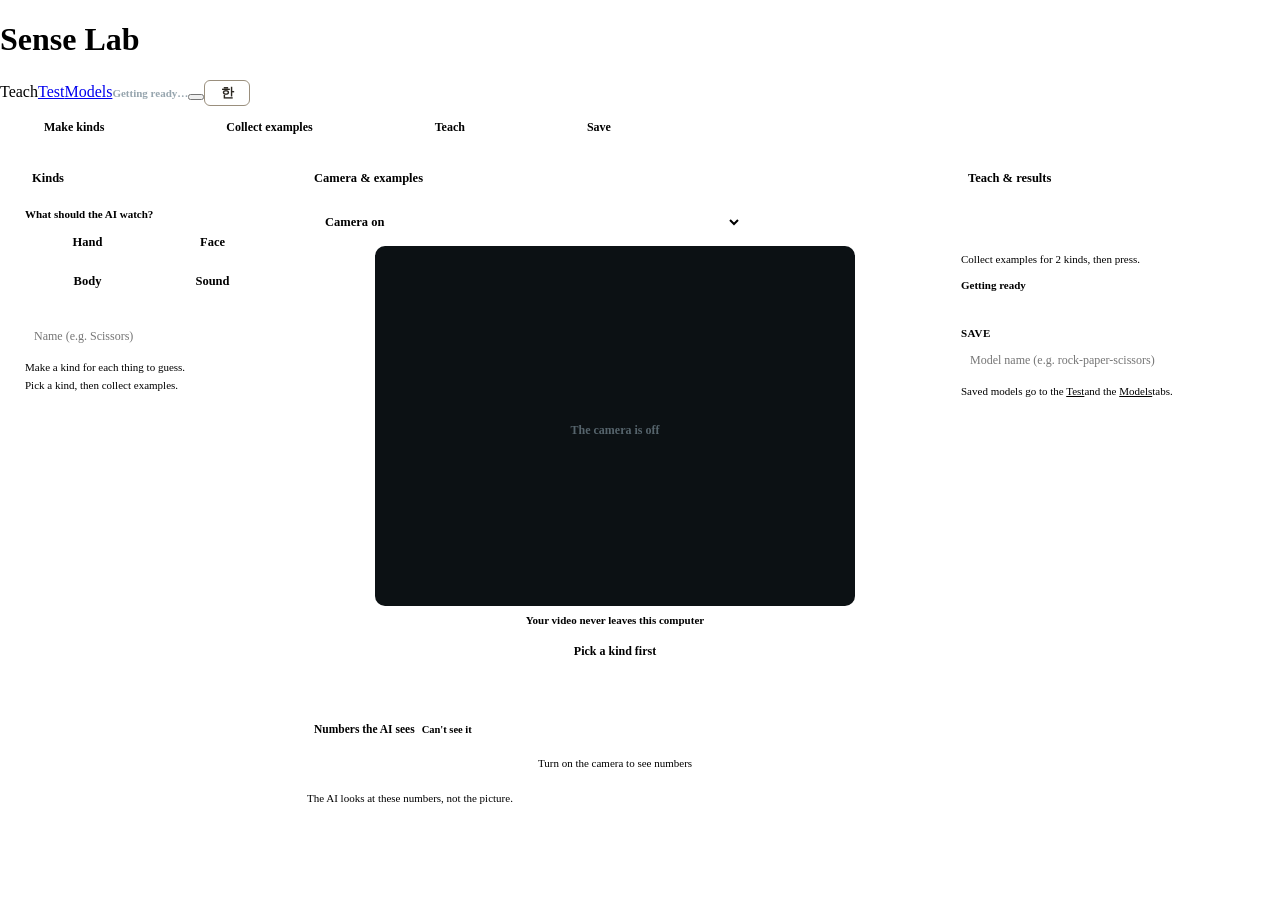
==== index.html @ ff385c6b "브랜드를 영문 워드마크로 + 소스 버튼 2×2 그리드 - 로고·페이지 제목을 두 언어 모두 'Sense Lab' 으로 — 한글 음차(센스 랩)가   어색해서 고유명사는 영문으로 통" ====
<!DOCTYPE html>
<html lang="ko">
<head>
<meta charset="utf-8">
<meta name="viewport" content="width=device-width,initial-scale=1">
<title>Sense Lab — 학습실</title>
<meta name="description" content="웹캠으로 몸의 좌표를 모아 AI를 직접 가르쳐 보세요.">
<link rel="icon" type="image/png" href="assets/img/favicon.png">
<link rel="manifest" href="manifest.webmanifest">
<meta name="theme-color" content="#FBF7EF">
<link rel="stylesheet" href="assets/fonts/pretendard.css?v=24">
<link rel="stylesheet" href="css/all.min.css?v=24">
<link rel="stylesheet" href="css/ui.css?v=24">
<link rel="stylesheet" href="css/theme-maker.css?v=24">
<link rel="stylesheet" href="css/app.css?v=24">
</head>
<body>

<header data-tab="index.html"></header>

<div id="steps">
  <div class="stp on" id="s1"><span class="cir">1</span>종류 만들기</div>
  <div class="stpline"></div>
  <div class="stp" id="s2"><span class="cir">2</span>예시 모으기</div>
  <div class="stpline"></div>
  <div class="stp" id="s3"><span class="cir">3</span>배우기</div>
  <div class="stpline"></div>
  <div class="stp" id="s4"><span class="cir">4</span>저장하기</div>
</div>

<div id="glMain">

  <div class="pan" id="panL">
    <div class="ph"><i class="fa-solid fa-list"></i>종류</div>
    <div class="pb">
      <div class="pb-label">무엇을 보고 배울까요?</div>
      <div class="srcpick">
        <button class="db on" data-src="hand"><i class="fa-solid fa-hand"></i> 손</button>
        <button class="db" data-src="face"><i class="fa-solid fa-face-smile"></i> 얼굴</button>
        <button class="db" data-src="pose"><i class="fa-solid fa-person"></i> 포즈</button>
        <button class="db" data-src="sound"><i class="fa-solid fa-microphone"></i> 소리</button>
      </div>
      <div id="variantRow" style="display:none"></div>

      <div class="sec2">
        <div class="row">
          <input class="inp" id="clsName" type="text" placeholder="이름 (예: 가위)" maxlength="20">
          <button class="db" id="clsAdd" title="종류 더하기"><i class="fa-solid fa-plus"></i></button>
        </div>
        <div id="clsList"></div>
        <div class="hint" id="clsHint">
          <i class="fa-solid fa-lightbulb"></i> 맞히고 싶은 것마다 종류를 만들어요.<br>
          종류를 누른 뒤 예시를 모아요.
        </div>
      </div>
    </div>
  </div>

  <div class="pan" id="panC">
    <div class="ph"><i class="fa-solid fa-camera"></i><span id="panCTitle">카메라 &amp; 예시</span></div>
    <div class="pb">
      <div class="row" style="margin-bottom:10px">
        <button class="db" id="camBtn" style="flex-shrink:0"><i class="fa-solid fa-video"></i> 카메라 켜기</button>
        <select class="inp" id="camSel" style="cursor:pointer"></select>
      </div>

      <div id="camBox">
        <video id="camVid" playsinline muted></video>
        <canvas id="ovCv"></canvas>
        <canvas id="micCv" style="display:none"></canvas>
        <div id="camOff"><i class="fa-solid fa-video-slash fa-2x"></i><span>카메라가 꺼져 있어요</span></div>
      </div>
      <div class="privnote" id="privNote">찍은 영상은 이 컴퓨터 밖으로 나가지 않아요</div>

      <div class="selinfo" id="selInfo">종류를 골라 주세요</div>
      <button class="db go" id="capBtn" disabled><i class="fa-solid fa-camera-retro"></i> 꾹 눌러서 예시 모으기</button>

      <div id="numsWrap">
        <div id="numsHead"><i class="fa-solid fa-table-list"></i>AI가 보는 숫자
          <span class="st-badge" id="numsState">안 보여요</span>
          <span class="st-badge" id="faceSigLine" style="display:none;margin-left:auto;color:var(--acc-ink)"></span></div>
        <div id="numsBox">
          <div id="numsEmpty">카메라를 켜면 숫자가 나와요</div>
          <table id="numsTable" style="display:none"></table>
        </div>
        <div class="hint" style="margin-top:5px">AI는 사진이 아니라 이 숫자를 봐요.</div>
      </div>
    </div>
  </div>

  <div class="pan" id="panR">
    <div class="ph"><i class="fa-solid fa-chart-simple"></i>배우기 &amp; 결과</div>
    <div class="pb">
      <button class="db go" id="trainBtn" disabled style="width:100%;justify-content:center;padding:11px">
        <i class="fa-solid fa-graduation-cap"></i> 배우기 시작
      </button>
      <div class="hint" style="margin-top:6px;margin-bottom:10px">종류 2개에 예시를 모은 뒤에 눌러요.</div>

      <div class="prg">
        <div class="lb"><span id="prgLabel">준비 중</span><span id="prgPct"></span></div>
        <div class="track"><div class="fill" id="prgFill"></div></div>
      </div>

      <div id="chartBox" style="display:none">
        <canvas id="chart"></canvas>
        <div class="chart-legend">
          <span><i class="lg-acc"></i>맞힌 비율</span>
          <span><i class="lg-warn"></i>오차</span>
        </div>
      </div>

      <div class="sec2" id="resultSec" style="display:none">
        <div class="st">결과</div>
        <div><span class="accbig" id="accBig">0%</span><small id="accWord"></small></div>
        <div id="cmWrap"></div>
        <div class="cm-note">헷갈린 표 — 왼쪽이 진짜, 위쪽이 AI의 답이에요.<br>숫자가 대각선에 모이면 잘 배운 거예요.</div>
      </div>

      <div class="sec2">
        <div class="st">저장하기</div>
        <div class="row">
          <input class="inp" id="mdlName" type="text" placeholder="모델 이름 (예: 가위바위보)" maxlength="30">
          <button class="db go" id="mdlSave" disabled title="저장"><i class="fa-solid fa-floppy-disk"></i></button>
        </div>
        <div class="hint">저장한 모델은 <a href="test.html" style="color:var(--acc-ink)">시험실</a>과
          <a href="storage.html" style="color:var(--acc-ink)">보관함</a>에서 볼 수 있어요.</div>
      </div>
    </div>
  </div>

</div>

<div id="toast"></div>

<script src="lib/nav.js?v=24"></script>
<script src="lib/i18n.js?v=24"></script>
<script src="lib/tour.js?v=24"></script>
<script src="vendor/tfjs/tf.min.js"></script>
<script type="module" src="lib/learn.js?v=24"></script>
</body>
</html>
---- css/app.css ----
/* Sense Lab 전용 스타일 — 공통 규격은 css/ui.css (파이보 랩과 동일) */
/* 패널·단계·카드 등은 파이보 랩 분류툴(classify.html)의 규격을 그대로 옮겼다 */

html,body{height:100%;margin:0;overflow:hidden}
body{display:flex;flex-direction:column}

/* ── 단계 표시 (분류툴과 동일) ── */
#steps{display:flex;align-items:center;gap:0;padding:11px 16px;background:var(--panel2);
  border-bottom:1px solid var(--line);flex-shrink:0}
.stp{display:flex;align-items:center;gap:7px;font-size:12px;font-weight:600;color:var(--ink3)}
.stp .cir{width:21px;height:21px;border-radius:50%;display:flex;align-items:center;justify-content:center;
  background:var(--line);color:#fff;font-size:11px;font-weight:700}
.stp.on{color:var(--acc-ink)}
.stp.on .cir{background:var(--acc)}
.stp.done .cir{background:var(--ok)}
.stp.done{color:var(--ink2)}
.stpline{flex:1;height:1px;background:var(--line);margin:0 12px;max-width:70px}

/* ── 본문 3단 패널 ── */
#glMain{flex:1;min-height:0;display:flex;gap:12px;padding:12px;box-sizing:border-box;background:var(--bg)}
.pan{background:var(--panel);border:1px solid var(--line);border-radius:12px;
  display:flex;flex-direction:column;min-width:0;overflow:hidden}
.pan > .ph{display:flex;align-items:center;gap:7px;padding:10px 13px;font-size:12.5px;font-weight:700;
  color:var(--ink);border-bottom:1px solid var(--line-soft);flex-shrink:0}
.pan > .pb{padding:12px 13px;overflow-y:auto;flex:1}
#panL{width:270px;flex-shrink:0}
#panC{flex:1}
#panR{width:320px;flex-shrink:0}

.pb-label{font-size:11px;font-weight:700;color:var(--ink3);margin-bottom:6px}
.row{display:flex;gap:6px}
.inp{flex:1;min-width:0;border:1px solid var(--line);background:var(--panel2);
  border-radius:7px;padding:6px 9px;font-size:12px;font-family:inherit;color:var(--ink);outline:none}
.inp:focus{border-color:var(--acc)}
.hint{font-size:11px;color:var(--ink3);margin-top:9px;line-height:1.6}

.db{display:inline-flex;align-items:center;gap:6px;border:1px solid var(--line);
  background:var(--panel);color:var(--ink2);border-radius:8px;
  padding:6px 12px;font-size:12.5px;font-weight:600;cursor:pointer;font-family:inherit;transition:all .12s}
.db:hover{border-color:var(--acc);color:var(--acc-ink);background:var(--acc-soft)}
.db:disabled{opacity:.4;cursor:default}
.db.go{background:var(--acc);color:#fff;border-color:var(--acc)}
.db.go:hover{background:var(--acc-ink);border-color:var(--acc-ink);color:#fff}
.db.go:disabled{background:var(--acc);border-color:var(--acc);color:#fff}
.db.warn{background:var(--warn);color:#fff;border-color:var(--warn)}
.db.warn:hover{background:#C94A40;border-color:#C94A40;color:#fff}
/* 지우기처럼 위험하지만 튀면 안 되는 버튼 — 평소엔 조용히, 올리면 경고색 */
.db.danger{color:var(--ink3)}
.db.danger:hover{border-color:var(--warn);color:var(--warn);background:transparent}

/* ── 소스(무엇을 볼까) 선택 ── */
/* 2×2 그리드 — 영어처럼 라벨이 길어도 잘리지 않는다 */
.srcpick{display:grid;grid-template-columns:1fr 1fr;gap:6px}
.srcpick .db{justify-content:center;padding:9px 6px;min-width:0}
.srcpick .db.on{background:var(--acc-soft);border-color:var(--acc);color:var(--acc-ink)}

/* ── 종류(클래스) 카드 (분류툴과 동일) ── */
.cls{border:1px solid var(--line);border-radius:9px;padding:9px 10px;margin-top:8px;cursor:pointer;transition:all .12s}
.cls:hover{border-color:var(--acc)}
.cls.on{border-color:var(--acc);background:var(--acc-soft)}
.cls .top{display:flex;align-items:center;gap:6px}
.cls .nm{flex:1;font-size:12.5px;font-weight:700;color:var(--ink);
  overflow:hidden;text-overflow:ellipsis;white-space:nowrap}
.cls .ct{font-size:11px;color:var(--ink3);font-weight:600;flex-shrink:0}
.cls .del{border:0;background:none;color:var(--ink3);cursor:pointer;padding:2px 3px;font-size:11px}
.cls .del:hover{color:var(--warn)}
.thumbs{display:flex;flex-wrap:wrap;gap:3px;margin-top:7px;max-height:150px;overflow-y:auto;padding-right:2px}
.thumbs img{width:32px;height:32px;object-fit:cover;border-radius:4px;display:block;cursor:pointer;
  transition:transform .1s,outline-color .1s;outline:2px solid transparent}
.thumbs img:hover{transform:scale(2.2);outline-color:var(--warn);position:relative;z-index:5}

/* ── 카메라 ── */
#panC .pb{display:flex;flex-direction:column;min-height:0}
#camSel{max-width:340px}
#camBox{position:relative;background:#0C1114;border-radius:10px;overflow:hidden;
  flex:0 0 auto;aspect-ratio:4/3;height:min(40vh,360px);width:auto;max-width:100%;margin:0 auto}
#camVid{width:100%;height:100%;object-fit:contain;display:block;transform:scaleX(-1)}
#ovCv{position:absolute;inset:0;width:100%;height:100%;transform:scaleX(-1);pointer-events:none}
#bgCv{position:absolute;inset:0;width:100%;height:100%;transform:scaleX(-1);pointer-events:none}
#camOff{position:absolute;inset:0;display:flex;flex-direction:column;align-items:center;justify-content:center;
  gap:8px;color:#56646C;font-size:12px;font-weight:600}
#micCv{position:absolute;inset:0;width:100%;height:100%}

/* ── 갈래 토글 (한 손/두 손 · 상반신/전신) ── */
#variantRow{display:flex;align-items:center;gap:8px;margin-top:7px;flex-wrap:wrap}
#variantRow .lb2{font-size:11px;color:var(--ink3);font-weight:700;flex-shrink:0}
.seg{display:inline-flex;border:1.5px solid var(--line);border-radius:8px;overflow:hidden}
.seg button{border:0;background:transparent;padding:4px 11px;font-size:12px;font-weight:700;
  color:var(--ink2);cursor:pointer;display:flex;gap:5px;align-items:center;font-family:inherit}
.seg button+button{border-left:1.5px solid var(--line)}
.seg button.on{background:var(--acc-soft);color:var(--acc-ink)}
#capBtn,.selinfo,#panC .row{flex-shrink:0}
.selinfo{margin-top:10px;padding:8px 10px;border-radius:8px;background:var(--panel2);
  font-size:12px;color:var(--ink2);font-weight:600;text-align:center}
.selinfo.on{background:var(--acc-soft);color:var(--acc-ink)}
#capBtn{width:100%;margin-top:9px;justify-content:center;padding:11px}
.privnote{flex-shrink:0;text-align:center;font-size:11px;color:var(--ink3);margin-top:8px;font-weight:600}

/* ── 좌표 관찰 패널 ── */
#numsWrap{flex-shrink:0;margin-top:10px}
#numsHead{display:flex;align-items:center;gap:7px;font-size:11.5px;font-weight:700;color:var(--ink2)}
#numsHead .st-badge{font-size:10.5px;font-weight:600;color:var(--ink3)}
#numsBox{margin-top:6px;max-height:118px;overflow-y:auto;border:1px solid var(--line-soft);
  border-radius:8px;background:var(--panel2);padding:6px 8px}
#numsBox table{width:100%;border-collapse:collapse;font-family:var(--mono);font-size:10.5px;color:var(--ink2)}
#numsBox th{text-align:right;font-weight:600;color:var(--ink3);padding:1px 4px;position:sticky;top:-6px;background:var(--panel2)}
#numsBox th:first-child,#numsBox td:first-child{text-align:left;color:var(--ink3)}
#numsBox td{text-align:right;padding:1px 4px;font-variant-numeric:tabular-nums;white-space:nowrap}
#numsEmpty{font-size:11px;color:var(--ink3);text-align:center;padding:10px 0}

/* ── 진행 / 그래프 ── */
.prg{margin-bottom:12px}
.prg .lb{display:flex;justify-content:space-between;font-size:11px;color:var(--ink3);font-weight:600;margin-bottom:5px}
.track{height:6px;border-radius:3px;background:var(--line-soft);overflow:hidden}
.fill{height:100%;width:0;background:var(--acc);transition:width .2s}
#chartBox{margin-top:10px}
#chart{width:100%;height:110px;display:block;border:1px solid var(--line-soft);border-radius:8px;background:var(--panel2)}
.chart-legend{display:flex;gap:12px;margin-top:4px;font-size:10.5px;color:var(--ink3);font-weight:600}
.chart-legend i{display:inline-block;width:14px;height:3px;border-radius:2px;margin-right:4px;vertical-align:middle}
.chart-legend .lg-acc{background:var(--acc)}
.chart-legend .lg-warn{background:var(--warn)}

/* ── 예측 막대 (분류툴과 동일) ── */
.bar{margin-bottom:7px}
.bar .bl{display:flex;justify-content:space-between;font-size:11.5px;font-weight:600;color:var(--ink2);margin-bottom:3px}
.bar .bt{height:8px;border-radius:4px;background:var(--line-soft);overflow:hidden}
.bar .bf{height:100%;width:0;background:var(--ink3);transition:width .15s}
.bar.top .bl{color:var(--acc-ink)}
.bar.top .bf{background:var(--acc)}

/* ── 결과 / 혼동행렬(헷갈린 표) ── */
.sec2{border-top:1px solid var(--line-soft);margin-top:13px;padding-top:12px}
.sec2 .st{font-size:11px;font-weight:700;color:var(--ink3);margin-bottom:8px;
  text-transform:uppercase;letter-spacing:.04em}
.accbig{font-size:22px;font-weight:800;color:var(--acc-ink);font-variant-numeric:tabular-nums}
.accbig small{font-size:12px;color:var(--ink3);font-weight:600;margin-left:6px}
#cmWrap{overflow-x:auto;margin-top:8px}
#cmWrap table{border-collapse:collapse;font-size:10.5px;margin:0 auto}
#cmWrap th{font-weight:600;color:var(--ink3);padding:3px 6px;max-width:64px;overflow:hidden;
  text-overflow:ellipsis;white-space:nowrap}
#cmWrap td{border:1px solid var(--line-soft);padding:0;text-align:center;min-width:34px;height:26px;
  font-variant-numeric:tabular-nums;font-weight:700;color:var(--ink2)}
#cmWrap td.diag{color:var(--acc-deep)}
.cm-note{font-size:10.5px;color:var(--ink3);margin-top:6px;line-height:1.5;text-align:center}

/* ── 저장 목록 ── */
.saved{display:flex;align-items:center;gap:6px;padding:6px 9px;border-radius:7px;
  background:var(--panel2);margin-bottom:5px;font-size:11.5px}
.saved .nm{flex:1;font-weight:700;color:var(--ink);overflow:hidden;text-overflow:ellipsis;white-space:nowrap}
.saved .mt{color:var(--ink3);flex-shrink:0;font-size:10.5px}
.saved button{border:0;background:none;color:var(--ink3);cursor:pointer;padding:2px 3px}
.saved button:hover{color:var(--warn)}

/* ── 시험실 ── */
.modes{display:flex;gap:6px;padding:11px 16px;background:var(--panel2);border-bottom:1px solid var(--line);flex-shrink:0}
.modes .db.on{background:var(--acc-soft);border-color:var(--acc);color:var(--acc-ink)}
.mradio{display:flex;align-items:center;gap:8px;border:1px solid var(--line);border-radius:9px;
  padding:8px 10px;margin-top:8px;cursor:pointer;transition:all .12s;font-size:12px}
.mradio:hover{border-color:var(--acc)}
.mradio.on{border-color:var(--acc);background:var(--acc-soft)}
.mradio .nm{flex:1;font-weight:700;color:var(--ink);overflow:hidden;text-overflow:ellipsis;white-space:nowrap}
.mradio .mt{font-size:10.5px;color:var(--ink3);flex-shrink:0}
.thr{margin-top:13px}
.thr .lb{display:flex;justify-content:space-between;font-size:11px;font-weight:600;color:var(--ink2);margin-bottom:5px}
.thr input[type=range]{width:100%}
.answer{margin-top:4px;margin-bottom:11px;padding:14px 10px;border-radius:10px;background:var(--panel2);
  text-align:center;font-size:19px;font-weight:800;color:var(--ink);min-height:52px;
  display:flex;align-items:center;justify-content:center;overflow-wrap:anywhere}
.answer.sure{background:var(--acc-soft);color:var(--acc-ink)}
.answer.idk{color:var(--ink3)}
.srcstate{display:flex;align-items:center;gap:6px;padding:6px 9px;border-radius:7px;background:var(--panel2);
  margin-bottom:5px;font-size:11.5px}
.srcstate .sn{font-weight:700;color:var(--ink2);width:64px;flex-shrink:0}
.srcstate .sv{flex:1;font-weight:700;color:var(--ink);overflow:hidden;text-overflow:ellipsis;white-space:nowrap}
.srcstate .sv.idk,.srcstate .sv.none{color:var(--ink3);font-weight:600}
.srcstate .sp2{font-size:10.5px;color:var(--ink3);flex-shrink:0;font-variant-numeric:tabular-nums}

/* ── 규칙표 ── */
.rule{border:1px solid var(--line);border-radius:9px;padding:9px 10px;margin-top:8px}
.rule .rtop{display:flex;align-items:center;gap:6px;margin-bottom:7px}
.rule .rtop .inp{font-weight:700}
.rule .del{border:0;background:none;color:var(--ink3);cursor:pointer;padding:2px 3px;font-size:11px}
.rule .del:hover{color:var(--warn)}
.rule .conds{display:flex;flex-direction:column;gap:5px}
.rcond{display:flex;align-items:center;gap:6px;font-size:11.5px}
.rcond .sn{width:38px;flex-shrink:0;font-weight:700;color:var(--ink2)}
.rcond select{flex:1}
.rule .op{display:flex;gap:4px;margin-top:7px;align-items:center}
.rule .op .lb2{font-size:10.5px;color:var(--ink3);font-weight:600;margin-right:2px}
.rule .op button{border:1px solid var(--line);background:var(--panel2);border-radius:6px;padding:3px 10px;
  font-size:10.5px;font-weight:700;cursor:pointer;color:var(--ink3);font-family:inherit}
.rule .op button.on{background:var(--acc-soft);border-color:var(--acc);color:var(--acc-ink)}
.rule.fired{border-color:var(--acc);background:var(--acc-soft)}

/* ── 순서 놀이 (순서도) ── */
.seq-node{width:fit-content;margin:0 auto;padding:5px 16px;border-radius:999px;border:1px solid var(--line);
  background:var(--panel2);font-size:11.5px;font-weight:700;color:var(--ink2)}
.seq-node.goal.done{border-color:var(--ok);background:#EEF5EF;color:var(--ok)}
.seq-arrow{width:0;height:16px;border-left:2px solid var(--line);margin:0 auto;position:relative}
.seq-arrow::after{content:'';position:absolute;left:-5px;bottom:-1px;border:4px solid transparent;
  border-top-color:var(--line)}
.seq-step{border:1px solid var(--line);border-radius:9px;padding:8px 10px;transition:all .15s}
.seq-step .top{display:flex;align-items:center;gap:7px}
.seq-step .sq-idx{width:21px;height:21px;border-radius:50%;flex-shrink:0;display:flex;align-items:center;
  justify-content:center;background:var(--line);color:#fff;font-size:11px;font-weight:700}
.seq-step select{flex:1}
.seq-step .del{border:0;background:none;color:var(--ink3);cursor:pointer;padding:2px 3px;font-size:11px}
.seq-step .del:hover{color:var(--warn)}
.seq-step .sq-track{height:5px;border-radius:3px;background:var(--line-soft);overflow:hidden;margin-top:7px}
.seq-step .sq-fill{height:100%;width:0;background:var(--acc);border-radius:3px;transition:width .1s linear}
.seq-step.cur{border-color:var(--acc);background:var(--acc-soft)}
.seq-step.cur .sq-idx{background:var(--acc)}
.seq-step.done{border-color:var(--ok)}
.seq-step.done .sq-idx{background:var(--ok)}
.seq-step.done .sq-fill{background:var(--ok)}

/* ── 보관함 표 ── */
#stTable{width:100%;border-collapse:collapse;font-size:12px}
#stTable th{text-align:left;font-size:11px;color:var(--ink3);font-weight:700;padding:7px 9px;
  border-bottom:1px solid var(--line)}
#stTable td{padding:8px 9px;border-bottom:1px solid var(--line-soft);color:var(--ink2);vertical-align:middle}
#stTable td.nm{font-weight:700;color:var(--ink)}
#stTable .num{font-variant-numeric:tabular-nums}
#stTable .db{padding:4px 9px;font-size:11.5px}
.dropzone{border:1.5px dashed var(--line);border-radius:10px;padding:18px;text-align:center;
  color:var(--ink3);font-size:12px;font-weight:600;margin-top:12px;transition:all .15s;cursor:pointer}
.dropzone:hover,.dropzone.over{border-color:var(--acc);color:var(--acc-ink);background:var(--acc-soft)}

/* ── 튜토리얼 (파이보 말풍선 안내) ── */
.tour{position:fixed;inset:0;z-index:300}
.tour-spot{position:fixed;border-radius:10px;pointer-events:none;
  border:2px solid var(--acc);
  box-shadow:0 0 0 9999px rgba(42,38,32,.45);   /* 구멍 뚫린 어두운 막 */
  transition:all .25s ease}
.tour-bubble{position:fixed;background:var(--panel);border:1px solid var(--line);
  border-radius:12px;box-shadow:0 8px 24px rgba(42,38,32,.25);padding:13px 14px 11px;
  display:flex;flex-wrap:wrap;gap:10px;align-items:flex-start;transition:all .25s ease}
.tour-char{width:52px;height:auto;flex-shrink:0}
.tour-text{flex:1;min-width:0;font-size:13.5px;font-weight:600;color:var(--ink);
  line-height:1.65;white-space:pre-line;padding-top:2px}
.tour-foot{width:100%;display:flex;align-items:center;gap:6px;margin-top:2px}
.tour-dots{flex:1;display:flex;gap:4px;align-items:center}
.tour-dots .dot{width:6px;height:6px;border-radius:50%;background:var(--line-soft)}
.tour-dots .dot.on{background:var(--acc)}
.tour-skip{font-size:11.5px;padding:5px 9px}
.tour-next{font-size:12.5px;padding:5px 14px}

/* ── 토스트 (분류툴과 동일) ── */
#toast{position:fixed;left:50%;bottom:26px;transform:translateX(-50%);z-index:200;
  background:#233642;color:#fff;font-size:12.5px;font-weight:600;padding:10px 18px;border-radius:9px;
  box-shadow:0 6px 20px rgba(0,0,0,.2);opacity:0;pointer-events:none;transition:opacity .2s}
#toast.on{opacity:1}

/* ── 반응형 ── */
.db{-webkit-user-select:none;user-select:none;touch-action:manipulation}
#steps{overflow-x:auto}
#steps .stp{white-space:nowrap;flex-shrink:0}
#steps .stpline{min-width:16px;flex-shrink:1}

@media (max-width:1100px){
  html,body{overflow:auto;height:auto;min-height:100vh}
  #glMain{flex-direction:column;overflow:visible}
  .pan > .pb{overflow-y:visible}
  #panL,#panR{width:100%}
  #panC{flex:1 1 auto}
  #camBox{width:100%;height:auto;max-height:none}
  .thumbs{max-height:96px}
}

@media (max-width:700px){
  /* 폰에서는 전체 글자를 한 단계 키운다. 입력칸은 16px — iOS 포커스 확대 방지 */
  body{font-size:15px}
  /* 헤더는 스크롤 대신 크기를 줄여 한 줄에 맞춘다 */
  header{margin:6px 6px 0;padding:0 8px;gap:4px}
  header h1{font-size:15px;padding-right:6px;flex-shrink:0;letter-spacing:0}
  header h1 img{height:24px}
  /* theme-maker.css 가 html body .navlink 로 높게 걸어 두므로 같은 특이성으로 좁힌다 */
  html body .navlink{flex-shrink:0;padding:6px 9px 4px;font-size:13.5px}
  #engine{display:none}
  #langToggle{font-size:13px !important;padding:6px 8px !important;min-width:38px !important;margin-right:0}
  .hbtn{width:30px;height:30px;font-size:12px}
  #camSel{max-width:none}
  /* 단계 표시줄: 스크롤 대신 폭에 맞춰 축소 */
  #steps{padding:10px 8px;overflow:visible;justify-content:space-between}
  #steps .stpline{min-width:4px}
  .stp{font-size:12px;gap:4px}
  .stp .cir{width:20px;height:20px;font-size:11px}
  .stpline{margin:0 4px}
  .modes{flex-wrap:wrap;padding:9px 10px}
  .modes .db{font-size:14px;padding:9px 13px}
  #modeHint{display:none}
  #glMain{padding:8px;gap:8px}
  .pan > .ph{font-size:14.5px;padding:12px 13px}
  .pan > .pb{padding:11px}
  .db{font-size:14px;padding:9px 13px}
  .srcpick .db{padding:11px 4px;font-size:14px}
  .inp,select.inp,.params input{font-size:16px;padding:9px 11px}
  .hint{font-size:13px;line-height:1.65}
  .cls{padding:11px 12px}
  .cls .nm{font-size:14.5px}
  .cls .ct{font-size:12.5px}
  .thumbs img{width:40px;height:40px}
  .selinfo{font-size:14px;padding:10px}
  #capBtn,#trainBtn{font-size:15px;padding:13px}
  .privnote{font-size:12.5px}
  #numsHead{font-size:13px}
  #numsHead .st-badge{font-size:12px}
  #numsBox table{font-size:12px}
  #numsEmpty{font-size:12.5px}
  .prg .lb{font-size:12.5px}
  .chart-legend{font-size:12px}
  .accbig{font-size:26px}
  .accbig small{font-size:13px}
  #cmWrap table{font-size:12.5px}
  #cmWrap td{min-width:40px;height:30px}
  .cm-note{font-size:12px}
  .sec2 .st{font-size:12.5px}
  .pb-label{font-size:13px}
  .mradio{padding:11px 12px;font-size:13.5px}
  .mradio .nm{font-size:14.5px}
  .mradio .mt{font-size:12px}
  .thr .lb{font-size:13px}
  input[type=range]::-webkit-slider-thumb{width:20px;height:20px}
  .answer{font-size:20px;min-height:60px}
  .bar .bl{font-size:13px}
  .bar .bt{height:10px}
  .srcstate{font-size:13.5px;padding:9px 10px}
  .srcstate .sp2{font-size:12px}
  .rule{padding:11px 12px}
  .rcond{font-size:13.5px}
  .rcond .sn{width:46px}
  .rule .op .lb2{font-size:12px}
  .rule .op button{font-size:12.5px;padding:6px 13px}
  #stTable{font-size:13.5px}
  #stTable th{font-size:12px;padding:8px 7px}
  #stTable td{padding:9px 7px}
  .dropzone{padding:16px;font-size:13.5px}
  #toast{font-size:14px}
}

@media (max-width:420px){
  /* 아주 좁은 폰: 로고(시그니처)는 남기고 여백을 더 조인다.
     그래도 안 되는 초소형 화면만 가로 스크롤로 넘긴다 */
  header{margin:4px 4px 0;padding:0 6px;gap:2px;overflow-x:auto;scrollbar-width:none}
  header::-webkit-scrollbar{display:none}
  header h1 img{height:22px}
  header h1{font-size:13.5px;padding-right:3px;gap:5px}
  html body .navlink{padding:6px 4px 4px;font-size:13px}
  #langToggle{min-width:34px !important;padding:6px 6px !important}
  .hbtn{width:28px;height:28px;flex-shrink:0}
}

@media (max-width:365px){
  /* 초소형: 로고만 남기고 서비스명 글자를 접는다 */
  header h1 .brand-txt{display:none}
  .stp{font-size:11px;gap:3px}
  .stp .cir{width:18px;height:18px;font-size:10px}
  .stpline{margin:0 3px}
}
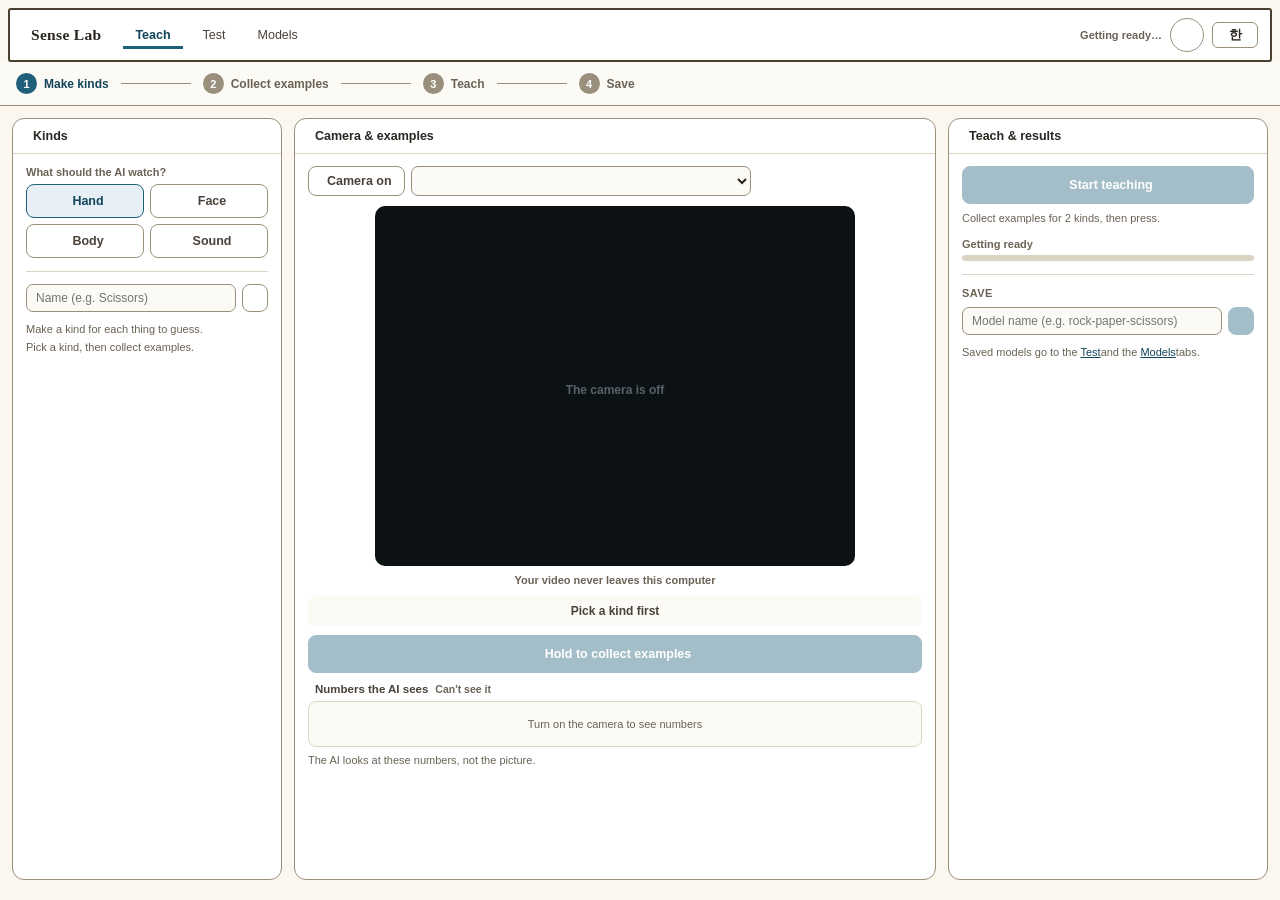
==== commit af2e362c: "CSS 를 공용 디자인 킷 한 파일로 정리 (teach-lab 과 같은 구조) 이 저장소는 design/maker-ui.css (공용 디자인 킷)를 들고만 있고 실제로는 쓰지 않았" ====
--- a/index.html
+++ b/index.html
@@ -8,11 +8,10 @@
 <link rel="icon" type="image/png" href="assets/img/favicon.png">
 <link rel="manifest" href="manifest.webmanifest">
 <meta name="theme-color" content="#FBF7EF">
-<link rel="stylesheet" href="assets/fonts/pretendard.css?v=24">
-<link rel="stylesheet" href="css/all.min.css?v=24">
-<link rel="stylesheet" href="css/ui.css?v=24">
-<link rel="stylesheet" href="css/theme-maker.css?v=24">
-<link rel="stylesheet" href="css/app.css?v=24">
+<link rel="stylesheet" href="assets/fonts/pretendard.css?v=25">
+<link rel="stylesheet" href="css/all.min.css?v=25">
+<link rel="stylesheet" href="css/maker-ui.css?v=25">
+<link rel="stylesheet" href="css/app.css?v=25">
 </head>
 <body>
 
@@ -28,9 +27,9 @@
   <div class="stp" id="s4"><span class="cir">4</span>저장하기</div>
 </div>
 
-<div id="glMain">
+<div class="mk-main" id="glMain">
 
-  <div class="pan" id="panL">
+  <div class="pan pan-side" id="panL">
     <div class="ph"><i class="fa-solid fa-list"></i>종류</div>
     <div class="pb">
       <div class="pb-label">무엇을 보고 배울까요?</div>
@@ -56,7 +55,7 @@
     </div>
   </div>
 
-  <div class="pan" id="panC">
+  <div class="pan pan-wide" id="panC">
     <div class="ph"><i class="fa-solid fa-camera"></i><span id="panCTitle">카메라 &amp; 예시</span></div>
     <div class="pb">
       <div class="row" style="margin-bottom:10px">
@@ -88,7 +87,7 @@
     </div>
   </div>
 
-  <div class="pan" id="panR">
+  <div class="pan pan-out" id="panR">
     <div class="ph"><i class="fa-solid fa-chart-simple"></i>배우기 &amp; 결과</div>
     <div class="pb">
       <button class="db go" id="trainBtn" disabled style="width:100%;justify-content:center;padding:11px">
--- a/css/maker-ui.css
+++ b/css/maker-ui.css
@@ -0,0 +1,267 @@
+/* ═══════════════════════════════════════════════════════════════════
+   더 메이커 공통 UI — "학습지" 테마 (단일 파일 디자인 킷)
+   ═══════════════════════════════════════════════════════════════════
+   파이보 랩 · Sense Lab · 온디바이스 비전툴이 한 제품으로 보이게 하는
+   공통 규격을 한 파일로 정리한 것이다. 새 서비스는 이 파일 하나를 복사해
+   그대로 쓰고, 서비스 전용 스타일만 별도 파일로 얹는다.
+
+   구성 (위에서 아래로):
+     1. 색·글꼴 토큰        5. 버튼 · 입력
+     2. 기본 리셋·배경      6. 카드 · 목록 · 표
+     3. 헤더 · 탭           7. 진행률 · 확률 막대 · 순서도
+     4. 단계 표시 · 3단 패널 8. 토스트 · 반응형
+
+   지켜야 할 것:
+     · 새 색을 만들지 않는다. 아래 토큰만 쓴다.
+     · 그라디언트 장식·이모지 장식·새 폰트 금지.
+     · 글꼴: Pretendard(본문) + Gowun Batang 계열(서비스명). 셀프호스팅.
+     · 화면 문구는 해요체 존댓말, 한 문장 20자 이내 (초등 눈높이).
+     · 자산 경로는 전부 상대경로 (하위 경로 배포 대비).
+   ─────────────────────────────────────────────────────────────────── */
+
+/* ── 1. 색·글꼴 토큰 : "학습지" (미색 종이 + 갈색 괘선 + 남색 펜) ── */
+:root{
+  --paper:      #FBF7EF;   /* 활동지 바탕 */
+  --line-d:     #4A3F2E;   /* 표 괘선 (짙은 갈색) — 헤더 외곽선 */
+  --pen-blue:   #1F5F7A;   /* 남색 펜 — 주 색 */
+  --pen-blue-d: #12455C;
+  --pen-red:    #B4451C;   /* 빨간 펜 — 경고·오답 */
+
+  --bg:        var(--paper);
+  --panel:     #FFFFFF;    /* 패널·카드 */
+  --panel2:    #FBFAF5;    /* 패널 안 옅은 면 */
+  --line:      #9A8F7D;    /* 테두리 */
+  --line-soft: #DCD5C6;    /* 옅은 테두리·구분선 */
+  --ink:       #2A2620;    /* 본문 */
+  --ink2:      #4A423A;    /* 보조 본문 */
+  --ink3:      #6B6255;    /* 힌트·라벨 */
+  --acc:       var(--pen-blue);
+  --acc-ink:   var(--pen-blue-d);
+  --acc-soft:  #E6EEF6;    /* 선택·활성 면 */
+  --ok:        #2E7D4F;    /* 성공 */
+  --ok-soft:   #EEF5EF;
+  --warn:      var(--pen-red);
+
+  --r-s: 6px; --r-m: 6px;
+  --shadow: 0 1px 0 rgba(44,74,124,.18);
+  --mono: ui-monospace,'SF Mono','Cascadia Mono',Consolas,monospace;
+  --sans: 'Gowun Dodum','Pretendard Variable',Pretendard,-apple-system,'Segoe UI',sans-serif;
+  --serif: 'Gowun Batang','Nanum Myeongjo','Apple SD Gothic Neo',serif;
+}
+
+/* ── 2. 기본 리셋 · 종이 배경 (미색 + 옅은 점무늬) ── */
+*{box-sizing:border-box;margin:0;padding:0}
+body{
+  background-color:var(--paper);
+  background-image:radial-gradient(rgba(31,95,122,.07) 1px,transparent 1px);
+  background-size:22px 22px;
+  color:var(--ink);font-family:var(--sans);font-size:13.5px;
+  display:flex;flex-direction:column;height:100vh;overflow:hidden;
+  padding-bottom:8px;-webkit-font-smoothing:antialiased;
+}
+.num{font-variant-numeric:tabular-nums}
+::-webkit-scrollbar{width:5px}
+::-webkit-scrollbar-track{background:transparent}
+::-webkit-scrollbar-thumb{background:var(--line);border-radius:999px}
+
+/* ── 3. 헤더 : 흰 상자 + 갈색 외곽선, 서비스명은 명조 ── */
+header{
+  background:#fff;border:2px solid var(--line-d);border-radius:3px;
+  box-shadow:var(--shadow);margin:8px 8px 0;padding:0 12px;height:54px;
+  display:flex;align-items:center;gap:8px;flex-shrink:0;
+}
+header h1{
+  display:flex;align-items:center;gap:9px;height:100%;padding-right:14px;
+  font-family:var(--serif);font-size:15.5px;font-weight:700;letter-spacing:.02em;color:var(--ink);
+}
+header h1 img{height:30px;width:auto;display:block}
+
+/* 탭: 테두리 없는 밑줄 탭 — 선택된 탭만 남색 줄 */
+.navlink{
+  background:transparent;border:none;border-bottom:3px solid transparent;border-radius:0;
+  color:var(--ink2);padding:6px 12px 4px;font-size:12.5px;font-weight:400;
+  text-decoration:none;white-space:nowrap;display:inline-flex;align-items:center;gap:6px;
+  transition:all .12s;cursor:pointer;
+}
+.navlink:hover{border-bottom-color:#CFC7B8;color:var(--ink)}
+.navlink.on,.navlink[aria-current]{border-bottom-color:var(--pen-blue);color:var(--pen-blue-d);font-weight:700}
+
+/* 상태 배지 (준비/완료) */
+.badge{font-size:11.5px;font-weight:600;padding:3px 10px;border-radius:999px;
+  background:var(--panel2);border:1px solid var(--line-soft);color:var(--ink3)}
+.badge.ok{color:var(--ok);background:var(--ok-soft);border-color:#C9DCCB}
+
+/* 한/영 토글 (헤더 맨 오른쪽) */
+#langToggle,.lang-toggle{
+  border:1.5px solid var(--line);background:var(--panel);color:var(--ink);
+  border-radius:var(--r-s);padding:6px 10px;font-size:12.5px;font-weight:600;
+  min-width:46px;text-align:center;line-height:1;font-family:inherit;cursor:pointer;
+}
+
+/* ── 4. 단계 표시 · 본문 3단 패널 ── */
+#steps,.steps{display:flex;align-items:center;gap:0;padding:11px 16px;background:var(--panel2);
+  border-bottom:1px solid var(--line);flex-shrink:0;overflow-x:auto}
+.stp{display:flex;align-items:center;gap:7px;font-size:12px;font-weight:600;color:var(--ink3);
+  white-space:nowrap;flex-shrink:0}
+.stp .cir{width:21px;height:21px;border-radius:50%;display:flex;align-items:center;justify-content:center;
+  background:var(--line);color:#fff;font-size:11px;font-weight:700}
+.stp.on{color:var(--acc-ink)}
+.stp.on .cir{background:var(--acc)}
+.stp.done{color:var(--ink2)}
+.stp.done .cir{background:var(--ok)}
+.stpline{flex:1;height:1px;background:var(--line);margin:0 12px;max-width:70px;min-width:16px}
+
+/* 본문: 가운데가 넓은 3단. 페이지마다 좌우 폭만 조절해 쓴다 */
+.mk-main{flex:1;min-height:0;display:flex;gap:12px;padding:12px;background:var(--bg)}
+.pan{background:var(--panel);border:1px solid var(--line);border-radius:12px;
+  display:flex;flex-direction:column;min-width:0;overflow:hidden}
+.pan > .ph{display:flex;align-items:center;gap:7px;padding:10px 13px;font-size:12.5px;font-weight:700;
+  color:var(--ink);border-bottom:1px solid var(--line-soft);flex-shrink:0}
+.pan > .pb{padding:12px 13px;overflow-y:auto;flex:1}
+.pan-side{width:270px;flex-shrink:0}      /* 왼쪽 */
+.pan-wide{flex:1}                          /* 가운데 */
+.pan-out{width:320px;flex-shrink:0}       /* 오른쪽 */
+
+.pb-label{font-size:11px;font-weight:700;color:var(--ink3);margin-bottom:6px}
+.hint{font-size:11px;color:var(--ink3);margin-top:9px;line-height:1.6}
+.sec2{border-top:1px solid var(--line-soft);margin-top:13px;padding-top:12px}
+.sec2 .st{font-size:11px;font-weight:700;color:var(--ink3);margin-bottom:8px;
+  text-transform:uppercase;letter-spacing:.04em}
+
+/* ── 5. 버튼 · 입력 ── */
+.row{display:flex;gap:6px}
+.db{display:inline-flex;align-items:center;gap:6px;border:1px solid var(--line);
+  background:var(--panel);color:var(--ink2);border-radius:8px;padding:6px 12px;
+  font-size:12.5px;font-weight:600;cursor:pointer;font-family:inherit;transition:all .12s;
+  -webkit-user-select:none;user-select:none;touch-action:manipulation}
+.db:hover{border-color:var(--acc);color:var(--acc-ink);background:var(--acc-soft)}
+.db:disabled{opacity:.4;cursor:default}
+.db.on{background:var(--acc-soft);border-color:var(--acc);color:var(--acc-ink)}   /* 토글 눌림 */
+.db.go{background:var(--acc);color:#fff;border-color:var(--acc)}                  /* 주 동작 */
+.db.go:hover{background:var(--acc-ink);border-color:var(--acc-ink);color:#fff}
+.db.go:disabled{background:var(--acc);border-color:var(--acc);color:#fff}
+.db.warn{background:var(--warn);color:#fff;border-color:var(--warn)}              /* 강한 경고 */
+.db.danger{color:var(--ink3)}                                                     /* 조용한 지우기 */
+.db.danger:hover{border-color:var(--warn);color:var(--warn);background:transparent}
+
+.inp{flex:1;min-width:0;border:1px solid var(--line);background:var(--panel2);
+  border-radius:7px;padding:6px 9px;font-size:12px;font-family:inherit;color:var(--ink);outline:none}
+.inp:focus{border-color:var(--acc)}
+input[type=range]{width:100%;height:3px;-webkit-appearance:none;appearance:none;
+  background:var(--line);border-radius:999px;outline:none;cursor:pointer}
+input[type=range]::-webkit-slider-thumb{-webkit-appearance:none;width:14px;height:14px;
+  background:#fff;border:2.5px solid var(--acc);border-radius:50%;
+  box-shadow:0 1px 3px rgba(35,54,66,.2);transition:transform .1s}
+input[type=range]:hover::-webkit-slider-thumb{transform:scale(1.15)}
+input[type=file]{display:none}
+
+/* ── 6. 카드 · 목록 · 표 ── */
+/* 고르는 카드 (종류·모델 등). .on = 선택됨 */
+.cls,.mradio{border:1px solid var(--line);border-radius:9px;padding:9px 10px;margin-top:8px;
+  cursor:pointer;transition:all .12s;display:block}
+.cls:hover,.mradio:hover{border-color:var(--acc)}
+.cls.on,.mradio.on{border-color:var(--acc);background:var(--acc-soft)}
+.cls .top,.mradio{display:flex;align-items:center;gap:6px}
+.cls .nm,.mradio .nm{flex:1;font-size:12.5px;font-weight:700;color:var(--ink);
+  overflow:hidden;text-overflow:ellipsis;white-space:nowrap}
+.cls .ct,.mradio .mt{font-size:11px;color:var(--ink3);font-weight:600;flex-shrink:0}
+.cls .del{border:0;background:none;color:var(--ink3);cursor:pointer;padding:2px 3px;font-size:11px}
+.cls .del:hover{color:var(--warn)}
+
+/* 얇은 목록 줄 */
+.saved{display:flex;align-items:center;gap:6px;padding:6px 9px;border-radius:7px;
+  background:var(--panel2);margin-bottom:5px;font-size:11.5px}
+.saved .nm{flex:1;font-weight:700;color:var(--ink);overflow:hidden;text-overflow:ellipsis;white-space:nowrap}
+.saved .mt{color:var(--ink3);flex-shrink:0;font-size:10.5px}
+
+/* 표 */
+.mk-table{width:100%;border-collapse:collapse;font-size:12px}
+.mk-table th{text-align:left;font-size:11px;color:var(--ink3);font-weight:700;padding:7px 9px;
+  border-bottom:1px solid var(--line)}
+.mk-table td{padding:8px 9px;border-bottom:1px solid var(--line-soft);color:var(--ink2);vertical-align:middle}
+.mk-table td.nm{font-weight:700;color:var(--ink)}
+
+/* 파일 놓는 곳 */
+.dropzone{border:1.5px dashed var(--line);border-radius:10px;padding:18px;text-align:center;
+  color:var(--ink3);font-size:12px;font-weight:600;margin-top:12px;transition:all .15s;cursor:pointer}
+.dropzone:hover,.dropzone.over{border-color:var(--acc);color:var(--acc-ink);background:var(--acc-soft)}
+
+/* ── 7. 진행률 · 확률 막대 · 큰 답 · 순서도 ── */
+.prg .lb{display:flex;justify-content:space-between;font-size:11px;color:var(--ink3);
+  font-weight:600;margin-bottom:5px}
+.track{height:6px;border-radius:3px;background:var(--line-soft);overflow:hidden}
+.fill{height:100%;width:0;background:var(--acc);transition:width .2s}
+
+/* 확률 막대: 1등만 강조 (.top) */
+.bar{margin-bottom:7px}
+.bar .bl{display:flex;justify-content:space-between;font-size:11.5px;font-weight:600;
+  color:var(--ink2);margin-bottom:3px}
+.bar .bt{height:8px;border-radius:4px;background:var(--line-soft);overflow:hidden}
+.bar .bf{height:100%;width:0;background:var(--ink3);transition:width .15s}
+.bar.top .bl{color:var(--acc-ink)}
+.bar.top .bf{background:var(--acc)}
+
+/* 큰 답 상자: .sure = 확신, .idk = 안내·모름 */
+.answer{padding:14px 10px;border-radius:10px;background:var(--panel2);text-align:center;
+  font-size:19px;font-weight:800;color:var(--ink);min-height:52px;
+  display:flex;align-items:center;justify-content:center;overflow-wrap:anywhere}
+.answer.sure{background:var(--acc-soft);color:var(--acc-ink)}
+.answer.idk{color:var(--ink3)}
+
+/* 순서도: 시작 → 단계 카드 → 성공. .cur = 지금, .done = 통과 */
+.seq-node{width:fit-content;margin:0 auto;padding:5px 16px;border-radius:999px;
+  border:1px solid var(--line);background:var(--panel2);font-size:11.5px;font-weight:700;color:var(--ink2)}
+.seq-node.goal.done{border-color:var(--ok);background:var(--ok-soft);color:var(--ok)}
+.seq-arrow{width:0;height:16px;border-left:2px solid var(--line);margin:0 auto;position:relative}
+.seq-arrow::after{content:'';position:absolute;left:-5px;bottom:-1px;
+  border:4px solid transparent;border-top-color:var(--line)}
+.seq-step{border:1px solid var(--line);border-radius:9px;padding:8px 10px;transition:all .15s}
+.seq-step .top{display:flex;align-items:center;gap:7px}
+.seq-step .sq-idx{width:21px;height:21px;border-radius:50%;flex-shrink:0;display:flex;
+  align-items:center;justify-content:center;background:var(--line);color:#fff;font-size:11px;font-weight:700}
+.seq-step .sq-track{height:5px;border-radius:3px;background:var(--line-soft);overflow:hidden;margin-top:7px}
+.seq-step .sq-fill{height:100%;width:0;background:var(--acc);border-radius:3px;transition:width .1s linear}
+.seq-step.cur{border-color:var(--acc);background:var(--acc-soft)}
+.seq-step.cur .sq-idx{background:var(--acc)}
+.seq-step.done{border-color:var(--ok)}
+.seq-step.done .sq-idx{background:var(--ok)}
+.seq-step.done .sq-fill{background:var(--ok)}
+
+/* ── 8. 토스트 · 반응형 ── */
+#toast,.toast{position:fixed;left:50%;bottom:26px;transform:translateX(-50%);z-index:200;
+  background:#233642;color:#fff;font-size:12.5px;font-weight:600;padding:10px 18px;border-radius:9px;
+  box-shadow:0 6px 20px rgba(0,0,0,.2);opacity:0;pointer-events:none;transition:opacity .2s}
+#toast.on,.toast.on{opacity:1}
+
+@media (max-width:1100px){
+  html,body{overflow:auto;height:auto;min-height:100vh}
+  .mk-main{flex-direction:column}
+  .pan-side,.pan-out{width:100%}
+}
+@media (max-width:700px){
+  /* 폰: 전체 글자 한 단계 확대. 입력칸은 16px (iOS 포커스 확대 방지) */
+  body{font-size:15px}
+  header{overflow-x:auto;padding:0 10px;gap:6px;scrollbar-width:none}
+  header::-webkit-scrollbar{display:none}
+  header h1{font-size:16px;padding-right:8px;flex-shrink:0}
+  header h1 img{height:26px}
+  .navlink{flex-shrink:0;padding:7px 12px;font-size:14px}
+  #langToggle,.lang-toggle{font-size:14px;padding:7px 11px;margin-right:4px}
+  .stp{font-size:13.5px}
+  .stp .cir{width:24px;height:24px;font-size:12.5px}
+  .mk-main{padding:8px;gap:8px}
+  .pan > .ph{font-size:14.5px;padding:12px 13px}
+  .pan > .pb{padding:11px}
+  .db{font-size:14px;padding:9px 13px}
+  .inp,select.inp{font-size:16px;padding:9px 11px}
+  .hint{font-size:13px;line-height:1.65}
+  .cls .nm,.mradio .nm{font-size:14.5px}
+  .answer{font-size:20px;min-height:60px}
+  .bar .bl{font-size:13px}
+  .bar .bt{height:10px}
+  .mk-table{font-size:13.5px}
+  .mk-table th{font-size:12px;padding:8px 7px}
+  .mk-table td{padding:9px 7px}
+  input[type=range]::-webkit-slider-thumb{width:20px;height:20px}
+  #toast,.toast{font-size:14px}
+}
--- a/css/app.css
+++ b/css/app.css
@@ -1,69 +1,38 @@
-/* Sense Lab 전용 스타일 — 공통 규격은 css/ui.css (파이보 랩과 동일) */
-/* 패널·단계·카드 등은 파이보 랩 분류툴(classify.html)의 규격을 그대로 옮겼다 */
-
-html,body{height:100%;margin:0;overflow:hidden}
-body{display:flex;flex-direction:column}
-
-/* ── 단계 표시 (분류툴과 동일) ── */
-#steps{display:flex;align-items:center;gap:0;padding:11px 16px;background:var(--panel2);
-  border-bottom:1px solid var(--line);flex-shrink:0}
-.stp{display:flex;align-items:center;gap:7px;font-size:12px;font-weight:600;color:var(--ink3)}
-.stp .cir{width:21px;height:21px;border-radius:50%;display:flex;align-items:center;justify-content:center;
-  background:var(--line);color:#fff;font-size:11px;font-weight:700}
-.stp.on{color:var(--acc-ink)}
-.stp.on .cir{background:var(--acc)}
-.stp.done .cir{background:var(--ok)}
-.stp.done{color:var(--ink2)}
-.stpline{flex:1;height:1px;background:var(--line);margin:0 12px;max-width:70px}
-
-/* ── 본문 3단 패널 ── */
-#glMain{flex:1;min-height:0;display:flex;gap:12px;padding:12px;box-sizing:border-box;background:var(--bg)}
-.pan{background:var(--panel);border:1px solid var(--line);border-radius:12px;
-  display:flex;flex-direction:column;min-width:0;overflow:hidden}
-.pan > .ph{display:flex;align-items:center;gap:7px;padding:10px 13px;font-size:12.5px;font-weight:700;
-  color:var(--ink);border-bottom:1px solid var(--line-soft);flex-shrink:0}
-.pan > .pb{padding:12px 13px;overflow-y:auto;flex:1}
-#panL{width:270px;flex-shrink:0}
-#panC{flex:1}
-#panR{width:320px;flex-shrink:0}
-
-.pb-label{font-size:11px;font-weight:700;color:var(--ink3);margin-bottom:6px}
-.row{display:flex;gap:6px}
-.inp{flex:1;min-width:0;border:1px solid var(--line);background:var(--panel2);
-  border-radius:7px;padding:6px 9px;font-size:12px;font-family:inherit;color:var(--ink);outline:none}
-.inp:focus{border-color:var(--acc)}
-.hint{font-size:11px;color:var(--ink3);margin-top:9px;line-height:1.6}
-
-.db{display:inline-flex;align-items:center;gap:6px;border:1px solid var(--line);
-  background:var(--panel);color:var(--ink2);border-radius:8px;
-  padding:6px 12px;font-size:12.5px;font-weight:600;cursor:pointer;font-family:inherit;transition:all .12s}
-.db:hover{border-color:var(--acc);color:var(--acc-ink);background:var(--acc-soft)}
-.db:disabled{opacity:.4;cursor:default}
-.db.go{background:var(--acc);color:#fff;border-color:var(--acc)}
-.db.go:hover{background:var(--acc-ink);border-color:var(--acc-ink);color:#fff}
-.db.go:disabled{background:var(--acc);border-color:var(--acc);color:#fff}
-.db.warn{background:var(--warn);color:#fff;border-color:var(--warn)}
-.db.warn:hover{background:#C94A40;border-color:#C94A40;color:#fff}
-/* 지우기처럼 위험하지만 튀면 안 되는 버튼 — 평소엔 조용히, 올리면 경고색 */
-.db.danger{color:var(--ink3)}
-.db.danger:hover{border-color:var(--warn);color:var(--warn);background:transparent}
-
-/* ── 소스(무엇을 볼까) 선택 ── */
+/* ═══════════════════════════════════════════════════════════════════
+   Sense Lab 전용 스타일
+   ═══════════════════════════════════════════════════════════════════
+   공통 규격(색·버튼·패널·카드·표·막대·순서도·토스트·헤더)은
+   css/maker-ui.css 에 있다. 그 파일은 design/maker-ui.css 의 복사본이므로
+   여기서 고치지 말 것 — 공통 규격을 바꿔야 하면 design/ 을 고치고 복사한다.
+
+   이 파일에는 Sense Lab 에만 있는 것만 둔다:
+     소스 고르기 · 카메라 상자 · 좌표 패널 · 학습 그래프 ·
+     헷갈린 표 · 시험실(모드·소스 상태·규칙표) · 튜토리얼
+   ─────────────────────────────────────────────────────────────────── */
+
+/* 헤더 아이콘 버튼 (? · 전체화면) — 킷에는 아직 없는 컴포넌트다.
+   teach-lab 은 모서리를 둥근 사각(--r-s)으로 쓴다. 둘 중 하나로 정해지면 킷으로 옮긴다. */
+.hbtn{display:inline-flex;align-items:center;justify-content:center;width:34px;height:34px;
+  border:1px solid var(--line);border-radius:999px;background:var(--panel);color:var(--ink2);
+  font-size:13px;cursor:pointer;transition:all .12s;flex-shrink:0}
+.hbtn:hover{border-color:var(--acc);color:var(--acc-ink);background:var(--acc-soft)}
+
+/* ── 소스(무엇을 볼까) 고르기 ── */
 /* 2×2 그리드 — 영어처럼 라벨이 길어도 잘리지 않는다 */
 .srcpick{display:grid;grid-template-columns:1fr 1fr;gap:6px}
 .srcpick .db{justify-content:center;padding:9px 6px;min-width:0}
 .srcpick .db.on{background:var(--acc-soft);border-color:var(--acc);color:var(--acc-ink)}
 
-/* ── 종류(클래스) 카드 (분류툴과 동일) ── */
-.cls{border:1px solid var(--line);border-radius:9px;padding:9px 10px;margin-top:8px;cursor:pointer;transition:all .12s}
-.cls:hover{border-color:var(--acc)}
-.cls.on{border-color:var(--acc);background:var(--acc-soft)}
-.cls .top{display:flex;align-items:center;gap:6px}
-.cls .nm{flex:1;font-size:12.5px;font-weight:700;color:var(--ink);
-  overflow:hidden;text-overflow:ellipsis;white-space:nowrap}
-.cls .ct{font-size:11px;color:var(--ink3);font-weight:600;flex-shrink:0}
-.cls .del{border:0;background:none;color:var(--ink3);cursor:pointer;padding:2px 3px;font-size:11px}
-.cls .del:hover{color:var(--warn)}
+/* ── 갈래 토글 (한 손/두 손 · 상반신/전신) ── */
+#variantRow{display:flex;align-items:center;gap:8px;margin-top:7px;flex-wrap:wrap}
+#variantRow .lb2{font-size:11px;color:var(--ink3);font-weight:700;flex-shrink:0}
+.seg{display:inline-flex;border:1.5px solid var(--line);border-radius:8px;overflow:hidden}
+.seg button{border:0;background:transparent;padding:4px 11px;font-size:12px;font-weight:700;
+  color:var(--ink2);cursor:pointer;display:flex;gap:5px;align-items:center;font-family:inherit}
+.seg button+button{border-left:1.5px solid var(--line)}
+.seg button.on{background:var(--acc-soft);color:var(--acc-ink)}
+
+/* ── 예시 썸네일 ── */
 .thumbs{display:flex;flex-wrap:wrap;gap:3px;margin-top:7px;max-height:150px;overflow-y:auto;padding-right:2px}
 .thumbs img{width:32px;height:32px;object-fit:cover;border-radius:4px;display:block;cursor:pointer;
   transition:transform .1s,outline-color .1s;outline:2px solid transparent}
@@ -81,14 +50,6 @@
   gap:8px;color:#56646C;font-size:12px;font-weight:600}
 #micCv{position:absolute;inset:0;width:100%;height:100%}
 
-/* ── 갈래 토글 (한 손/두 손 · 상반신/전신) ── */
-#variantRow{display:flex;align-items:center;gap:8px;margin-top:7px;flex-wrap:wrap}
-#variantRow .lb2{font-size:11px;color:var(--ink3);font-weight:700;flex-shrink:0}
-.seg{display:inline-flex;border:1.5px solid var(--line);border-radius:8px;overflow:hidden}
-.seg button{border:0;background:transparent;padding:4px 11px;font-size:12px;font-weight:700;
-  color:var(--ink2);cursor:pointer;display:flex;gap:5px;align-items:center;font-family:inherit}
-.seg button+button{border-left:1.5px solid var(--line)}
-.seg button.on{background:var(--acc-soft);color:var(--acc-ink)}
 #capBtn,.selinfo,#panC .row{flex-shrink:0}
 .selinfo{margin-top:10px;padding:8px 10px;border-radius:8px;background:var(--panel2);
   font-size:12px;color:var(--ink2);font-weight:600;text-align:center}
@@ -96,7 +57,7 @@
 #capBtn{width:100%;margin-top:9px;justify-content:center;padding:11px}
 .privnote{flex-shrink:0;text-align:center;font-size:11px;color:var(--ink3);margin-top:8px;font-weight:600}
 
-/* ── 좌표 관찰 패널 ── */
+/* ── 좌표 관찰 패널 (AI가 보는 숫자) ── */
 #numsWrap{flex-shrink:0;margin-top:10px}
 #numsHead{display:flex;align-items:center;gap:7px;font-size:11.5px;font-weight:700;color:var(--ink2)}
 #numsHead .st-badge{font-size:10.5px;font-weight:600;color:var(--ink3)}
@@ -108,11 +69,8 @@
 #numsBox td{text-align:right;padding:1px 4px;font-variant-numeric:tabular-nums;white-space:nowrap}
 #numsEmpty{font-size:11px;color:var(--ink3);text-align:center;padding:10px 0}
 
-/* ── 진행 / 그래프 ── */
+/* ── 학습 진행 / 그래프 ── */
 .prg{margin-bottom:12px}
-.prg .lb{display:flex;justify-content:space-between;font-size:11px;color:var(--ink3);font-weight:600;margin-bottom:5px}
-.track{height:6px;border-radius:3px;background:var(--line-soft);overflow:hidden}
-.fill{height:100%;width:0;background:var(--acc);transition:width .2s}
 #chartBox{margin-top:10px}
 #chart{width:100%;height:110px;display:block;border:1px solid var(--line-soft);border-radius:8px;background:var(--panel2)}
 .chart-legend{display:flex;gap:12px;margin-top:4px;font-size:10.5px;color:var(--ink3);font-weight:600}
@@ -120,18 +78,7 @@
 .chart-legend .lg-acc{background:var(--acc)}
 .chart-legend .lg-warn{background:var(--warn)}
 
-/* ── 예측 막대 (분류툴과 동일) ── */
-.bar{margin-bottom:7px}
-.bar .bl{display:flex;justify-content:space-between;font-size:11.5px;font-weight:600;color:var(--ink2);margin-bottom:3px}
-.bar .bt{height:8px;border-radius:4px;background:var(--line-soft);overflow:hidden}
-.bar .bf{height:100%;width:0;background:var(--ink3);transition:width .15s}
-.bar.top .bl{color:var(--acc-ink)}
-.bar.top .bf{background:var(--acc)}
-
-/* ── 결과 / 혼동행렬(헷갈린 표) ── */
-.sec2{border-top:1px solid var(--line-soft);margin-top:13px;padding-top:12px}
-.sec2 .st{font-size:11px;font-weight:700;color:var(--ink3);margin-bottom:8px;
-  text-transform:uppercase;letter-spacing:.04em}
+/* ── 결과 · 헷갈린 표 ── */
 .accbig{font-size:22px;font-weight:800;color:var(--acc-ink);font-variant-numeric:tabular-nums}
 .accbig small{font-size:12px;color:var(--ink3);font-weight:600;margin-left:6px}
 #cmWrap{overflow-x:auto;margin-top:8px}
@@ -143,31 +90,23 @@
 #cmWrap td.diag{color:var(--acc-deep)}
 .cm-note{font-size:10.5px;color:var(--ink3);margin-top:6px;line-height:1.5;text-align:center}
 
-/* ── 저장 목록 ── */
-.saved{display:flex;align-items:center;gap:6px;padding:6px 9px;border-radius:7px;
-  background:var(--panel2);margin-bottom:5px;font-size:11.5px}
-.saved .nm{flex:1;font-weight:700;color:var(--ink);overflow:hidden;text-overflow:ellipsis;white-space:nowrap}
-.saved .mt{color:var(--ink3);flex-shrink:0;font-size:10.5px}
+/* 저장 목록의 지우기 버튼 (.saved 자체는 공통 규격) */
 .saved button{border:0;background:none;color:var(--ink3);cursor:pointer;padding:2px 3px}
 .saved button:hover{color:var(--warn)}
 
-/* ── 시험실 ── */
+/* ── 시험실: 모드 줄 ── */
 .modes{display:flex;gap:6px;padding:11px 16px;background:var(--panel2);border-bottom:1px solid var(--line);flex-shrink:0}
 .modes .db.on{background:var(--acc-soft);border-color:var(--acc);color:var(--acc-ink)}
-.mradio{display:flex;align-items:center;gap:8px;border:1px solid var(--line);border-radius:9px;
-  padding:8px 10px;margin-top:8px;cursor:pointer;transition:all .12s;font-size:12px}
-.mradio:hover{border-color:var(--acc)}
-.mradio.on{border-color:var(--acc);background:var(--acc-soft)}
-.mradio .nm{flex:1;font-weight:700;color:var(--ink);overflow:hidden;text-overflow:ellipsis;white-space:nowrap}
-.mradio .mt{font-size:10.5px;color:var(--ink3);flex-shrink:0}
+
+/* ── 시험실: 확신 정도 ── */
 .thr{margin-top:13px}
 .thr .lb{display:flex;justify-content:space-between;font-size:11px;font-weight:600;color:var(--ink2);margin-bottom:5px}
 .thr input[type=range]{width:100%}
-.answer{margin-top:4px;margin-bottom:11px;padding:14px 10px;border-radius:10px;background:var(--panel2);
-  text-align:center;font-size:19px;font-weight:800;color:var(--ink);min-height:52px;
-  display:flex;align-items:center;justify-content:center;overflow-wrap:anywhere}
-.answer.sure{background:var(--acc-soft);color:var(--acc-ink)}
-.answer.idk{color:var(--ink3)}
+
+/* 답 상자는 공통 규격 — 여백만 이 화면에 맞춘다 */
+.answer{margin-top:4px;margin-bottom:11px}
+
+/* ── 시험실: 소스별 지금 상태 ── */
 .srcstate{display:flex;align-items:center;gap:6px;padding:6px 9px;border-radius:7px;background:var(--panel2);
   margin-bottom:5px;font-size:11.5px}
 .srcstate .sn{font-weight:700;color:var(--ink2);width:64px;flex-shrink:0}
@@ -175,7 +114,7 @@
 .srcstate .sv.idk,.srcstate .sv.none{color:var(--ink3);font-weight:600}
 .srcstate .sp2{font-size:10.5px;color:var(--ink3);flex-shrink:0;font-variant-numeric:tabular-nums}
 
-/* ── 규칙표 ── */
+/* ── 시험실: 규칙표 ── */
 .rule{border:1px solid var(--line);border-radius:9px;padding:9px 10px;margin-top:8px}
 .rule .rtop{display:flex;align-items:center;gap:6px;margin-bottom:7px}
 .rule .rtop .inp{font-weight:700}
@@ -192,39 +131,14 @@
 .rule .op button.on{background:var(--acc-soft);border-color:var(--acc);color:var(--acc-ink)}
 .rule.fired{border-color:var(--acc);background:var(--acc-soft)}
 
-/* ── 순서 놀이 (순서도) ── */
-.seq-node{width:fit-content;margin:0 auto;padding:5px 16px;border-radius:999px;border:1px solid var(--line);
-  background:var(--panel2);font-size:11.5px;font-weight:700;color:var(--ink2)}
-.seq-node.goal.done{border-color:var(--ok);background:#EEF5EF;color:var(--ok)}
-.seq-arrow{width:0;height:16px;border-left:2px solid var(--line);margin:0 auto;position:relative}
-.seq-arrow::after{content:'';position:absolute;left:-5px;bottom:-1px;border:4px solid transparent;
-  border-top-color:var(--line)}
-.seq-step{border:1px solid var(--line);border-radius:9px;padding:8px 10px;transition:all .15s}
-.seq-step .top{display:flex;align-items:center;gap:7px}
-.seq-step .sq-idx{width:21px;height:21px;border-radius:50%;flex-shrink:0;display:flex;align-items:center;
-  justify-content:center;background:var(--line);color:#fff;font-size:11px;font-weight:700}
+/* 순서 놀이의 단계 칸은 공통 규격 — 고르기·지우기만 여기서 얹는다 */
 .seq-step select{flex:1}
 .seq-step .del{border:0;background:none;color:var(--ink3);cursor:pointer;padding:2px 3px;font-size:11px}
 .seq-step .del:hover{color:var(--warn)}
-.seq-step .sq-track{height:5px;border-radius:3px;background:var(--line-soft);overflow:hidden;margin-top:7px}
-.seq-step .sq-fill{height:100%;width:0;background:var(--acc);border-radius:3px;transition:width .1s linear}
-.seq-step.cur{border-color:var(--acc);background:var(--acc-soft)}
-.seq-step.cur .sq-idx{background:var(--acc)}
-.seq-step.done{border-color:var(--ok)}
-.seq-step.done .sq-idx{background:var(--ok)}
-.seq-step.done .sq-fill{background:var(--ok)}
-
-/* ── 보관함 표 ── */
-#stTable{width:100%;border-collapse:collapse;font-size:12px}
-#stTable th{text-align:left;font-size:11px;color:var(--ink3);font-weight:700;padding:7px 9px;
-  border-bottom:1px solid var(--line)}
-#stTable td{padding:8px 9px;border-bottom:1px solid var(--line-soft);color:var(--ink2);vertical-align:middle}
-#stTable td.nm{font-weight:700;color:var(--ink)}
+
+/* 보관함 표(.mk-table)에 얹는 것 */
 #stTable .num{font-variant-numeric:tabular-nums}
 #stTable .db{padding:4px 9px;font-size:11.5px}
-.dropzone{border:1.5px dashed var(--line);border-radius:10px;padding:18px;text-align:center;
-  color:var(--ink3);font-size:12px;font-weight:600;margin-top:12px;transition:all .15s;cursor:pointer}
-.dropzone:hover,.dropzone.over{border-color:var(--acc);color:var(--acc-ink);background:var(--acc-soft)}
 
 /* ── 튜토리얼 (파이보 말풍선 안내) ── */
 .tour{position:fixed;inset:0;z-index:300}
@@ -245,59 +159,36 @@
 .tour-skip{font-size:11.5px;padding:5px 9px}
 .tour-next{font-size:12.5px;padding:5px 14px}
 
-/* ── 토스트 (분류툴과 동일) ── */
-#toast{position:fixed;left:50%;bottom:26px;transform:translateX(-50%);z-index:200;
-  background:#233642;color:#fff;font-size:12.5px;font-weight:600;padding:10px 18px;border-radius:9px;
-  box-shadow:0 6px 20px rgba(0,0,0,.2);opacity:0;pointer-events:none;transition:opacity .2s}
-#toast.on{opacity:1}
-
-/* ── 반응형 ── */
-.db{-webkit-user-select:none;user-select:none;touch-action:manipulation}
+/* ── 반응형 (공통 규격이 접는 것 말고, 이 화면에만 필요한 것) ── */
 #steps{overflow-x:auto}
-#steps .stp{white-space:nowrap;flex-shrink:0}
-#steps .stpline{min-width:16px;flex-shrink:1}
+#steps .stpline{flex-shrink:1}
 
 @media (max-width:1100px){
-  html,body{overflow:auto;height:auto;min-height:100vh}
-  #glMain{flex-direction:column;overflow:visible}
-  .pan > .pb{overflow-y:visible}
-  #panL,#panR{width:100%}
-  #panC{flex:1 1 auto}
   #camBox{width:100%;height:auto;max-height:none}
   .thumbs{max-height:96px}
 }
 
 @media (max-width:700px){
-  /* 폰에서는 전체 글자를 한 단계 키운다. 입력칸은 16px — iOS 포커스 확대 방지 */
-  body{font-size:15px}
   /* 헤더는 스크롤 대신 크기를 줄여 한 줄에 맞춘다 */
   header{margin:6px 6px 0;padding:0 8px;gap:4px}
-  header h1{font-size:15px;padding-right:6px;flex-shrink:0;letter-spacing:0}
+  header h1{font-size:15px;padding-right:6px;letter-spacing:0}
   header h1 img{height:24px}
-  /* theme-maker.css 가 html body .navlink 로 높게 걸어 두므로 같은 특이성으로 좁힌다 */
-  html body .navlink{flex-shrink:0;padding:6px 9px 4px;font-size:13.5px}
+  .navlink{padding:6px 9px 4px;font-size:13.5px}
   #engine{display:none}
+  /* 언어 버튼은 i18n.js 가 인라인 스타일로 붙인다 — !important 가 있어야 덮인다 */
   #langToggle{font-size:13px !important;padding:6px 8px !important;min-width:38px !important;margin-right:0}
   .hbtn{width:30px;height:30px;font-size:12px}
   #camSel{max-width:none}
   /* 단계 표시줄: 스크롤 대신 폭에 맞춰 축소 */
   #steps{padding:10px 8px;overflow:visible;justify-content:space-between}
-  #steps .stpline{min-width:4px}
+  #steps .stpline{min-width:4px;margin:0 4px}
   .stp{font-size:12px;gap:4px}
   .stp .cir{width:20px;height:20px;font-size:11px}
-  .stpline{margin:0 4px}
   .modes{flex-wrap:wrap;padding:9px 10px}
   .modes .db{font-size:14px;padding:9px 13px}
   #modeHint{display:none}
-  #glMain{padding:8px;gap:8px}
-  .pan > .ph{font-size:14.5px;padding:12px 13px}
-  .pan > .pb{padding:11px}
-  .db{font-size:14px;padding:9px 13px}
   .srcpick .db{padding:11px 4px;font-size:14px}
-  .inp,select.inp,.params input{font-size:16px;padding:9px 11px}
-  .hint{font-size:13px;line-height:1.65}
   .cls{padding:11px 12px}
-  .cls .nm{font-size:14.5px}
   .cls .ct{font-size:12.5px}
   .thumbs img{width:40px;height:40px}
   .selinfo{font-size:14px;padding:10px}
@@ -317,13 +208,8 @@
   .sec2 .st{font-size:12.5px}
   .pb-label{font-size:13px}
   .mradio{padding:11px 12px;font-size:13.5px}
-  .mradio .nm{font-size:14.5px}
   .mradio .mt{font-size:12px}
   .thr .lb{font-size:13px}
-  input[type=range]::-webkit-slider-thumb{width:20px;height:20px}
-  .answer{font-size:20px;min-height:60px}
-  .bar .bl{font-size:13px}
-  .bar .bt{height:10px}
   .srcstate{font-size:13.5px;padding:9px 10px}
   .srcstate .sp2{font-size:12px}
   .rule{padding:11px 12px}
@@ -331,11 +217,7 @@
   .rcond .sn{width:46px}
   .rule .op .lb2{font-size:12px}
   .rule .op button{font-size:12.5px;padding:6px 13px}
-  #stTable{font-size:13.5px}
-  #stTable th{font-size:12px;padding:8px 7px}
-  #stTable td{padding:9px 7px}
   .dropzone{padding:16px;font-size:13.5px}
-  #toast{font-size:14px}
 }
 
 @media (max-width:420px){
@@ -345,7 +227,7 @@
   header::-webkit-scrollbar{display:none}
   header h1 img{height:22px}
   header h1{font-size:13.5px;padding-right:3px;gap:5px}
-  html body .navlink{padding:6px 4px 4px;font-size:13px}
+  .navlink{padding:6px 4px 4px;font-size:13px}
   #langToggle{min-width:34px !important;padding:6px 6px !important}
   .hbtn{width:28px;height:28px;flex-shrink:0}
 }
@@ -355,5 +237,5 @@
   header h1 .brand-txt{display:none}
   .stp{font-size:11px;gap:3px}
   .stp .cir{width:18px;height:18px;font-size:10px}
-  .stpline{margin:0 3px}
-}
+  #steps .stpline{margin:0 3px}
+}
